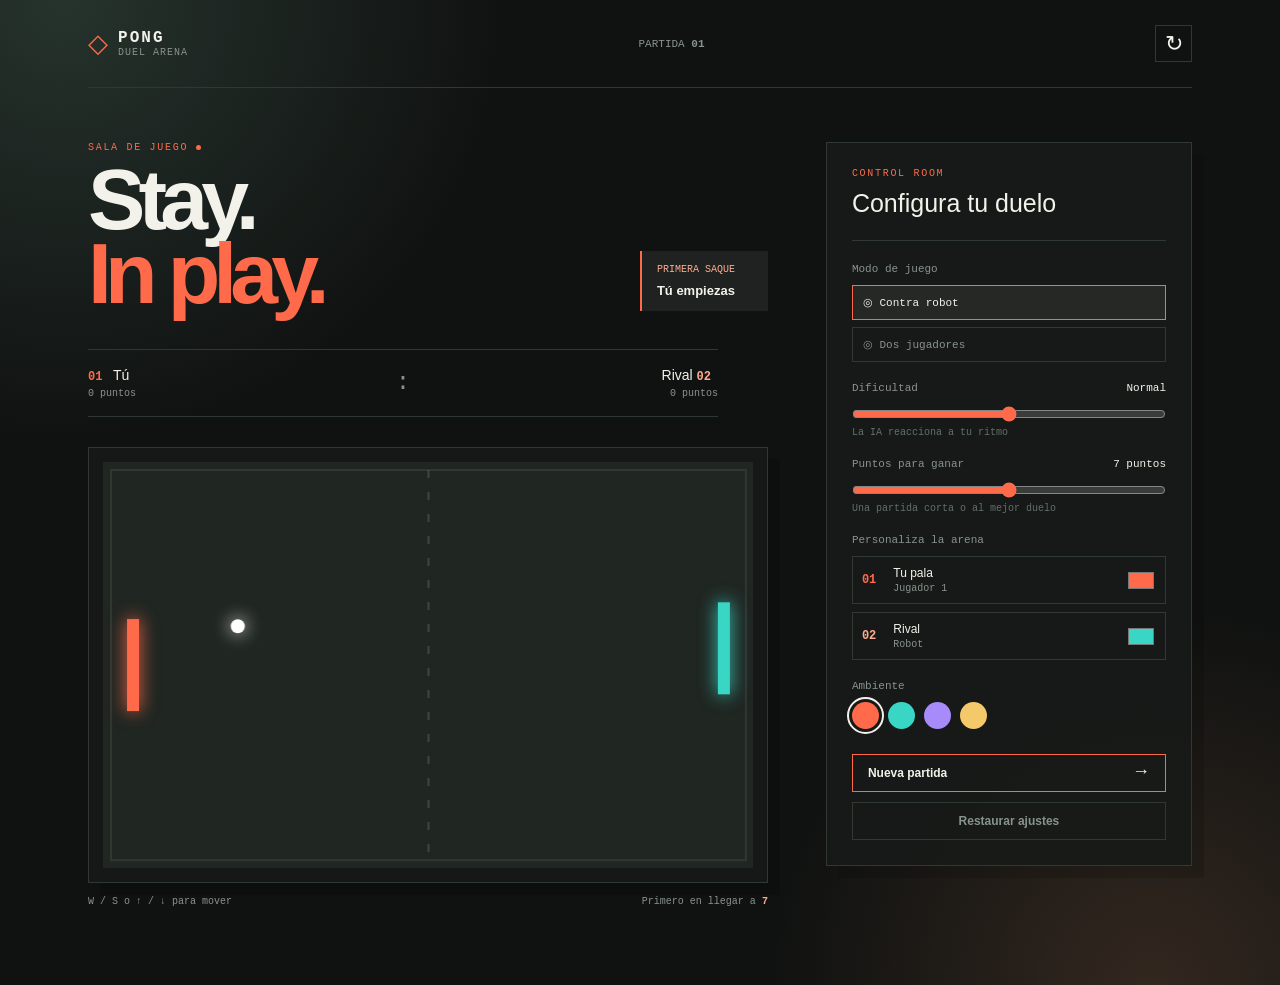
==== 4/index.html @ 71a8a05e "Add files via upload" ====
<!doctype html>
<html lang="es">
<head>
<meta charset="UTF-8">
<meta name="viewport" content="width=device-width, initial-scale=1">
<title>PONG | Sala de juego</title>
<link rel="stylesheet" href="style.css">
</head>
<body>
<main class="app">
<header class="topbar"><a class="brand" href="../index.html"><span class="brand-symbol">◇</span><span><b>PONG</b><small>DUEL ARENA</small></span></a><span class="round">PARTIDA <b id="round">01</b></span><button id="top-new" class="icon-button" type="button" aria-label="Nueva partida">↻</button></header>
<div class="layout">
<section class="game-area">
<div class="intro"><div><p class="eyebrow">SALA DE JUEGO <i></i></p><h1>Stay.<br><em>In play.</em></h1></div><div class="turn-box"><small id="status-label">PRIMERA SAQUE</small><b id="status-text">Tú empiezas</b></div></div>
<div class="score"><span><b class="player-mark">01</b> Tú <small id="score-player">0 puntos</small></span><b class="colon">:</b><span class="right">Rival <b class="rival-mark">02</b><small id="score-rival">0 puntos</small></span></div>
<div class="board-frame"><canvas id="board" tabindex="0" aria-label="Partida de Pong"></canvas><div id="result" class="result" hidden><small id="result-label">Partida terminada</small><strong id="result-text">Victoria</strong><button id="again" type="button">Jugar otra vez</button></div></div>
<footer class="board-info"><span>W / S o ↑ / ↓ para mover</span><span>Primero en llegar a <b id="target-label">7</b></span></footer>
<div class="touch-controls"><button data-key="up" aria-label="Mover arriba">↑</button><button data-key="down" aria-label="Mover abajo">↓</button></div>
</section>
<aside class="panel"><p class="eyebrow">CONTROL ROOM</p><h2>Configura tu duelo</h2><hr>
<label class="label">Modo de juego</label><div class="modes"><button class="mode active" data-mode="robot" type="button">◎ Contra robot</button><button class="mode" data-mode="player" type="button">◎ Dos jugadores</button></div>
<label class="label" for="difficulty">Dificultad <output id="difficulty-value">Normal</output><input id="difficulty" type="range" min="1" max="3" value="2"><small>La IA reacciona a tu ritmo</small></label>
<label class="label" for="target">Puntos para ganar <output id="target-value">7 puntos</output><input id="target" type="range" min="3" max="11" step="2" value="7"><small>Una partida corta o al mejor duelo</small></label>
<label class="label">Personaliza la arena</label><div class="piece-list"><label class="piece"><b class="player-mark">01</b><span>Tu pala<small>Jugador 1</small></span><input id="player-color" type="color" value="#ff6b4a" aria-label="Color de tu pala"></label><label class="piece"><b class="rival-mark">02</b><span>Rival<small id="rival-name">Robot</small></span><input id="rival-color" type="color" value="#39d6c5" aria-label="Color de la pala rival"></label></div>
<label class="label">Ambiente</label><div class="themes"><button class="theme active" data-theme="ember" type="button" aria-label="Tema coral"></button><button class="theme mint" data-theme="mint" type="button" aria-label="Tema menta"></button><button class="theme violet" data-theme="violet" type="button" aria-label="Tema violeta"></button><button class="theme sun" data-theme="sun" type="button" aria-label="Tema amarillo"></button></div>
<button id="new" class="primary" type="button">Nueva partida <span>→</span></button><button id="restore" class="restore" type="button">Restaurar ajustes</button>
</aside>
</div>
</main>
<script>
const canvas=document.getElementById('board'),ctx=canvas.getContext('2d'),get=id=>document.getElementById(id);
const state={mode:'robot',difficulty:2,target:7,round:1,over:false,paused:false,scores:{player:0,rival:0},playerColor:'#ff6b4a',rivalColor:'#39d6c5',keys:{up:false,down:false},last:0,ball:{x:0,y:0,vx:0,vy:0,r:7},player:{x:0,y:0,w:12,h:92},rival:{x:0,y:0,w:12,h:92}};
const themes={ember:['#ff6b4a','#ffad8e'],mint:['#39d6c5','#96f1e4'],violet:['#a78bfa','#d6cbff'],sun:['#f3c969','#ffe4a0']};
let width=0,height=0,raf=0;
function resize(){const rect=canvas.getBoundingClientRect(),ratio=window.devicePixelRatio||1;width=rect.width;height=rect.height;canvas.width=width*ratio;canvas.height=height*ratio;ctx.setTransform(ratio,0,0,ratio,0,0);state.player.x=24;state.rival.x=width-36;state.player.y=height/2-46;state.rival.y=height/2-46;draw()}
function resetBall(direction=Math.random()<.5?-1:1){state.ball={x:width/2,y:height/2,vx:direction*300,vy:(Math.random()-.5)*220,r:7}}
function reset(){state.scores.player=0;state.scores.rival=0;state.over=false;state.paused=false;get('result').hidden=true;resize();resetBall();updateLabels();state.last=performance.now();cancelAnimationFrame(raf);raf=requestAnimationFrame(loop)}
function updateLabels(){get('score-player').textContent=state.scores.player+' puntos';get('score-rival').textContent=state.scores.rival+' puntos';get('target-label').textContent=state.target;get('target-value').textContent=state.target+' puntos';get('difficulty-value').textContent=['Calma','Normal','Intensa'][state.difficulty-1];get('rival-name').textContent=state.mode==='robot'?'Robot':'Jugador 2';get('status-label').textContent=state.over?'PARTIDA TERMINADA':state.mode==='robot'?'PRIMERA SAQUE':'DOS JUGADORES';get('status-text').textContent=state.over?'Pulsa para volver a jugar':state.mode==='robot'?'Tú empiezas':'Jugador 1 empieza'}
function clampPaddles(){state.player.y=Math.max(12,Math.min(height-12-state.player.h,state.player.y));state.rival.y=Math.max(12,Math.min(height-12-state.rival.h,state.rival.y))}
function hitPaddle(paddle){return state.ball.x-state.ball.r<paddle.x+paddle.w&&state.ball.x+state.ball.r>paddle.x&&state.ball.y+state.ball.r>paddle.y&&state.ball.y-state.ball.r<paddle.y+paddle.h}
function score(side){state.scores[side]++;updateLabels();if(state.scores[side]>=state.target){finish(side);return}resetBall(side==='player'?-1:1)}
function finish(side){state.over=true;cancelAnimationFrame(raf);get('result-label').textContent=side==='player'?'Has dominado la sala':'El rival se lleva la ronda';get('result-text').textContent=side==='player'?'¡Victoria!':'Buen intento';get('result').hidden=false;updateLabels();draw()}
function update(dt){if(state.keys.up)state.player.y-=390*dt;if(state.keys.down)state.player.y+=390*dt;if(state.mode==='player'){if(keyState.rivalUp)state.rival.y-=390*dt;if(keyState.rivalDown)state.rival.y+=390*dt}else{const center=state.rival.y+state.rival.h/2,diff=state.ball.y-center;state.rival.y+=Math.sign(diff)*Math.min(Math.abs(diff),180*state.difficulty*dt)}clampPaddles();const ball=state.ball;ball.x+=ball.vx*dt;ball.y+=ball.vy*dt;if(ball.y-ball.r<8||ball.y+ball.r>height-8){ball.vy*=-1;ball.y=Math.max(8+ball.r,Math.min(height-8-ball.r,ball.y))}if(hitPaddle(state.player)&&ball.vx<0){ball.vx=Math.abs(ball.vx)*1.04;ball.vy+=(ball.y-(state.player.y+state.player.h/2))/state.player.h*170;ball.x=state.player.x+state.player.w+ball.r}if(hitPaddle(state.rival)&&ball.vx>0){ball.vx=-Math.abs(ball.vx)*1.04;ball.vy+=(ball.y-(state.rival.y+state.rival.h/2))/state.rival.h*170;ball.x=state.rival.x-ball.r}if(ball.x<0)score('rival');if(ball.x>width)score('player')}
function draw(){ctx.clearRect(0,0,width,height);const styles=getComputedStyle(document.documentElement);ctx.fillStyle=styles.getPropertyValue('--board').trim();ctx.fillRect(0,0,width,height);ctx.strokeStyle=styles.getPropertyValue('--board-line').trim();ctx.setLineDash([8,14]);ctx.lineWidth=2;ctx.beginPath();ctx.moveTo(width/2,8);ctx.lineTo(width/2,height-8);ctx.stroke();ctx.setLineDash([]);ctx.strokeStyle='rgba(255,255,255,.08)';ctx.strokeRect(8,8,width-16,height-16);ctx.fillStyle=state.playerColor;ctx.shadowColor=state.playerColor;ctx.shadowBlur=18;ctx.fillRect(state.player.x,state.player.y,state.player.w,state.player.h);ctx.fillStyle=state.rivalColor;ctx.shadowColor=state.rivalColor;ctx.fillRect(state.rival.x,state.rival.y,state.rival.w,state.rival.h);ctx.fillStyle='#fff';ctx.shadowColor='#fff';ctx.beginPath();ctx.arc(state.ball.x,state.ball.y,state.ball.r,0,Math.PI*2);ctx.fill();ctx.shadowBlur=0}
function loop(time){if(state.over)return;const dt=Math.min((time-state.last)/1000,.03);state.last=time;if(!state.paused)update(dt);draw();raf=requestAnimationFrame(loop)}
const keyState={rivalUp:false,rivalDown:false};
window.addEventListener('keydown',event=>{if(['ArrowUp','w','W'].includes(event.key)){if(event.key==='ArrowUp'&&state.mode==='player')keyState.rivalUp=true;else state.keys.up=true}if(['ArrowDown','s','S'].includes(event.key)){if(event.key==='ArrowDown'&&state.mode==='player')keyState.rivalDown=true;else state.keys.down=true}if(event.key===' '){state.paused=!state.paused;get('status-text').textContent=state.paused?'Partida pausada':'En juego'}});window.addEventListener('keyup',event=>{if(['ArrowUp'].includes(event.key))keyState.rivalUp=false;if(['ArrowDown'].includes(event.key))keyState.rivalDown=false;if(['w','W'].includes(event.key))state.keys.up=false;if(['s','S'].includes(event.key))state.keys.down=false});
document.querySelectorAll('.touch-controls button').forEach(button=>{button.addEventListener('pointerdown',()=>state.keys[button.dataset.key]=true);button.addEventListener('pointerup',()=>state.keys[button.dataset.key]=false);button.addEventListener('pointerleave',()=>state.keys[button.dataset.key]=false)});
get('new').onclick=get('top-new').onclick=get('again').onclick=()=>{state.round++;get('round').textContent=String(state.round).padStart(2,'0');reset()};get('difficulty').oninput=e=>{state.difficulty=Number(e.target.value);updateLabels()};get('target').oninput=e=>{state.target=Number(e.target.value);updateLabels()};get('player-color').oninput=e=>{state.playerColor=e.target.value;draw()};get('rival-color').oninput=e=>{state.rivalColor=e.target.value;draw()};document.querySelectorAll('.mode').forEach(button=>button.onclick=()=>{state.mode=button.dataset.mode;document.querySelectorAll('.mode').forEach(item=>item.classList.toggle('active',item===button));reset()});document.querySelectorAll('.theme').forEach(button=>button.onclick=()=>{const palette=themes[button.dataset.theme];document.documentElement.style.setProperty('--accent',palette[0]);document.documentElement.style.setProperty('--soft',palette[1]);document.querySelectorAll('.theme').forEach(item=>item.classList.toggle('active',item===button))});get('restore').onclick=()=>{state.mode='robot';state.difficulty=2;state.target=7;state.playerColor='#ff6b4a';state.rivalColor='#39d6c5';get('difficulty').value=2;get('target').value=7;get('player-color').value=state.playerColor;get('rival-color').value=state.rivalColor;document.querySelector('[data-mode="robot"]').click()};window.addEventListener('resize',resize);updateLabels();reset();
</script>
</body>
</html>
---- 4/style.css ----
:root{--bg:#101211;--panel:#171a18;--board:#202622;--board-line:#3c4740;--line:#303832;--text:#f3f2ea;--muted:#89938d;--accent:#ff6b4a;--soft:#ffad8e}*{box-sizing:border-box}body{min-height:100vh;margin:0;color:var(--text);background:radial-gradient(circle at 5% 0%,#26332d 0,transparent 28%),radial-gradient(circle at 90% 100%,#33271f 0,transparent 25%),var(--bg);font-family:'Trebuchet MS',sans-serif}.app{width:min(1180px,100%);margin:auto;padding:25px 38px}.topbar{display:flex;align-items:center;justify-content:space-between;padding-bottom:25px;border-bottom:1px solid var(--line);color:var(--muted);font:11px monospace}.brand{display:flex;align-items:center;gap:10px;color:var(--text);text-decoration:none}.brand-symbol{color:var(--accent);font-size:26px}.brand b,.brand small{display:block}.brand b{font-size:16px;letter-spacing:.13em}.brand small{color:var(--muted);font-size:10px;letter-spacing:.1em}.icon-button{width:37px;height:37px;border:1px solid var(--line);color:var(--text);background:transparent;font-size:22px;cursor:pointer}.icon-button:hover{border-color:var(--accent);color:var(--accent)}.layout{display:grid;grid-template-columns:minmax(0,1.3fr) minmax(300px,.7fr);gap:58px;padding:54px 0}.intro{display:flex;align-items:end;justify-content:space-between;gap:20px;margin-bottom:38px}.eyebrow{margin:0 0 10px;color:var(--accent);font:500 10px monospace;letter-spacing:.17em}.eyebrow i{display:inline-block;width:5px;height:5px;border-radius:50%;background:var(--accent)}h1{margin:0;font-size:clamp(52px,7vw,86px);line-height:.86;letter-spacing:-.08em}h1 em{color:var(--accent);font-style:normal}.turn-box{min-width:128px;padding:13px 15px;border-left:2px solid var(--accent);background:#fff1}.turn-box small,.turn-box b{display:block}.turn-box small{color:var(--soft);font:10px monospace}.turn-box b{margin-top:8px;font-size:13px}.score{display:flex;justify-content:space-between;align-items:center;max-width:630px;padding:17px 0;border-block:1px solid var(--line)}.score span{min-width:150px;font-size:14px}.score span.right{text-align:right}.score small{display:block;margin-top:4px;color:var(--muted);font:10px monospace}.player-mark,.rival-mark{margin-right:7px;color:var(--accent);font:700 12px monospace}.rival-mark{color:var(--soft)}.colon{color:var(--muted);font:24px monospace}.board-frame{position:relative;width:100%;max-width:680px;margin-top:30px;border:1px solid var(--line);padding:14px;background:rgba(23,26,24,.8);box-shadow:12px 12px 0 rgba(0,0,0,.18)}canvas{display:block;width:100%;height:auto;aspect-ratio:16/10;outline:none}.result{position:absolute;inset:14px;display:grid;place-content:center;justify-items:center;text-align:center;background:rgba(16,18,17,.86)}.result[hidden]{display:none}.result small{color:var(--soft);font:10px monospace;letter-spacing:.12em}.result strong{margin:10px 0 18px;font-size:42px;letter-spacing:-.06em}.result button,.primary,.restore{border:1px solid var(--accent);padding:11px 15px;color:var(--text);background:transparent;font:700 12px 'Trebuchet MS',sans-serif;cursor:pointer}.result button:hover,.primary:hover{background:var(--accent);color:#171a18}.board-info{display:flex;justify-content:space-between;max-width:680px;padding-top:13px;color:var(--muted);font:10px monospace}.board-info b{color:var(--soft)}.touch-controls{display:none;gap:10px;margin-top:14px}.touch-controls button{flex:1;padding:12px;border:1px solid var(--line);color:var(--text);background:var(--panel);font-size:20px}.panel{align-self:start;padding:25px;background:rgba(23,26,24,.9);border:1px solid var(--line);box-shadow:12px 12px 0 rgba(0,0,0,.15)}h2{margin:0;font-size:25px;font-weight:500}hr{margin:22px 0;border:0;border-top:1px solid var(--line)}.label{display:block;margin-top:20px;color:var(--muted);font:11px monospace}.label output{float:right;color:var(--text)}.label input[type=range]{display:block;width:100%;margin:12px 0 5px;accent-color:var(--accent)}.label small{display:block;font-size:10px;color:#64706a}.modes{display:grid;gap:7px;margin-top:10px}.mode{padding:10px;border:1px solid var(--line);color:var(--muted);background:transparent;text-align:left;font:11px monospace;cursor:pointer}.mode.active,.mode:hover{border-color:var(--accent);color:var(--text);background:#fff1}.piece-list{display:grid;gap:8px;margin-top:10px}.piece{display:flex;align-items:center;gap:10px;padding:9px;border:1px solid var(--line);cursor:pointer}.piece>span{flex:1;color:var(--text);font:12px 'Trebuchet MS',sans-serif}.piece small{display:block;margin-top:3px;color:var(--muted);font:10px monospace}.piece input{width:30px;height:25px;border:0;padding:0;background:transparent}.themes{display:flex;gap:9px;margin-top:10px}.theme{width:27px;height:27px;border:2px solid transparent;border-radius:50%;background:var(--accent);cursor:pointer}.theme.mint{background:#39d6c5}.theme.violet{background:#a78bfa}.theme.sun{background:#f3c969}.theme.active{outline:2px solid var(--text);outline-offset:3px}.primary{display:flex;justify-content:space-between;width:100%;margin-top:25px}.primary span{font-size:18px;line-height:10px}.restore{width:100%;margin-top:10px;border-color:var(--line);color:var(--muted)}@media(max-width:900px){.app{padding:22px 18px}.layout{grid-template-columns:1fr;gap:28px;padding:35px 0}.panel{max-width:680px}.board-frame{margin-top:23px}}@media(max-width:600px){.intro{align-items:start}.turn-box{min-width:110px}.board-info{display:block;line-height:1.7}.board-info span{display:block}.touch-controls{display:flex}.topbar{padding-bottom:18px}.app{padding-top:18px}}@media(prefers-reduced-motion:reduce){*{scroll-behavior:auto}}
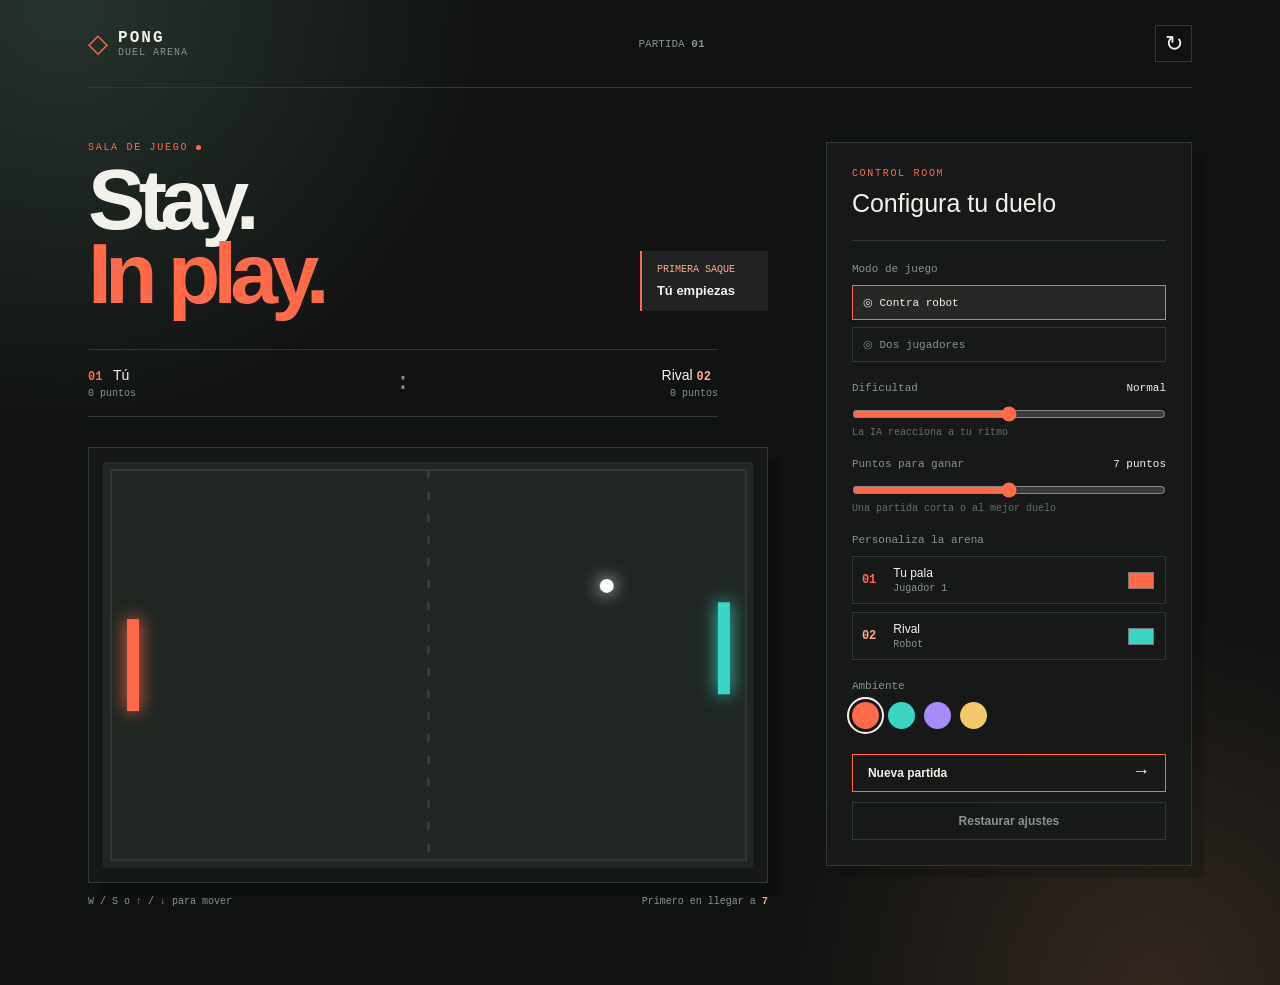
==== commit 7465ecc3: "Add files via upload" ====
--- a/4/index.html
+++ b/4/index.html
@@ -33,14 +33,14 @@
 const themes={ember:['#ff6b4a','#ffad8e'],mint:['#39d6c5','#96f1e4'],violet:['#a78bfa','#d6cbff'],sun:['#f3c969','#ffe4a0']};
 let width=0,height=0,raf=0;
 function resize(){const rect=canvas.getBoundingClientRect(),ratio=window.devicePixelRatio||1;width=rect.width;height=rect.height;canvas.width=width*ratio;canvas.height=height*ratio;ctx.setTransform(ratio,0,0,ratio,0,0);state.player.x=24;state.rival.x=width-36;state.player.y=height/2-46;state.rival.y=height/2-46;draw()}
-function resetBall(direction=Math.random()<.5?-1:1){state.ball={x:width/2,y:height/2,vx:direction*300,vy:(Math.random()-.5)*220,r:7}}
+function resetBall(direction=Math.random()<.5?-1:1){const errorRange=[82,42,12][state.difficulty-1];state.aiError=(Math.random()*2-1)*errorRange;state.ball={x:width/2,y:height/2,vx:direction*300,vy:(Math.random()-.5)*220,r:7}}
 function reset(){state.scores.player=0;state.scores.rival=0;state.over=false;state.paused=false;get('result').hidden=true;resize();resetBall();updateLabels();state.last=performance.now();cancelAnimationFrame(raf);raf=requestAnimationFrame(loop)}
 function updateLabels(){get('score-player').textContent=state.scores.player+' puntos';get('score-rival').textContent=state.scores.rival+' puntos';get('target-label').textContent=state.target;get('target-value').textContent=state.target+' puntos';get('difficulty-value').textContent=['Calma','Normal','Intensa'][state.difficulty-1];get('rival-name').textContent=state.mode==='robot'?'Robot':'Jugador 2';get('status-label').textContent=state.over?'PARTIDA TERMINADA':state.mode==='robot'?'PRIMERA SAQUE':'DOS JUGADORES';get('status-text').textContent=state.over?'Pulsa para volver a jugar':state.mode==='robot'?'Tú empiezas':'Jugador 1 empieza'}
 function clampPaddles(){state.player.y=Math.max(12,Math.min(height-12-state.player.h,state.player.y));state.rival.y=Math.max(12,Math.min(height-12-state.rival.h,state.rival.y))}
 function hitPaddle(paddle){return state.ball.x-state.ball.r<paddle.x+paddle.w&&state.ball.x+state.ball.r>paddle.x&&state.ball.y+state.ball.r>paddle.y&&state.ball.y-state.ball.r<paddle.y+paddle.h}
 function score(side){state.scores[side]++;updateLabels();if(state.scores[side]>=state.target){finish(side);return}resetBall(side==='player'?-1:1)}
 function finish(side){state.over=true;cancelAnimationFrame(raf);get('result-label').textContent=side==='player'?'Has dominado la sala':'El rival se lleva la ronda';get('result-text').textContent=side==='player'?'¡Victoria!':'Buen intento';get('result').hidden=false;updateLabels();draw()}
-function update(dt){if(state.keys.up)state.player.y-=390*dt;if(state.keys.down)state.player.y+=390*dt;if(state.mode==='player'){if(keyState.rivalUp)state.rival.y-=390*dt;if(keyState.rivalDown)state.rival.y+=390*dt}else{const center=state.rival.y+state.rival.h/2,diff=state.ball.y-center;state.rival.y+=Math.sign(diff)*Math.min(Math.abs(diff),180*state.difficulty*dt)}clampPaddles();const ball=state.ball;ball.x+=ball.vx*dt;ball.y+=ball.vy*dt;if(ball.y-ball.r<8||ball.y+ball.r>height-8){ball.vy*=-1;ball.y=Math.max(8+ball.r,Math.min(height-8-ball.r,ball.y))}if(hitPaddle(state.player)&&ball.vx<0){ball.vx=Math.abs(ball.vx)*1.04;ball.vy+=(ball.y-(state.player.y+state.player.h/2))/state.player.h*170;ball.x=state.player.x+state.player.w+ball.r}if(hitPaddle(state.rival)&&ball.vx>0){ball.vx=-Math.abs(ball.vx)*1.04;ball.vy+=(ball.y-(state.rival.y+state.rival.h/2))/state.rival.h*170;ball.x=state.rival.x-ball.r}if(ball.x<0)score('rival');if(ball.x>width)score('player')}
+function update(dt){if(state.keys.up)state.player.y-=390*dt;if(state.keys.down)state.player.y+=390*dt;if(state.mode==='player'){if(keyState.rivalUp)state.rival.y-=390*dt;if(keyState.rivalDown)state.rival.y+=390*dt}else{const center=state.rival.y+state.rival.h/2,diff=state.ball.y+state.aiError-center;state.rival.y+=Math.sign(diff)*Math.min(Math.abs(diff),180*state.difficulty*dt)}clampPaddles();const ball=state.ball;ball.x+=ball.vx*dt;ball.y+=ball.vy*dt;if(ball.y-ball.r<8||ball.y+ball.r>height-8){ball.vy*=-1;ball.y=Math.max(8+ball.r,Math.min(height-8-ball.r,ball.y))}if(hitPaddle(state.player)&&ball.vx<0){ball.vx=Math.abs(ball.vx)*1.04;ball.vy+=(ball.y-(state.player.y+state.player.h/2))/state.player.h*170;ball.x=state.player.x+state.player.w+ball.r}if(hitPaddle(state.rival)&&ball.vx>0){ball.vx=-Math.abs(ball.vx)*1.04;ball.vy+=(ball.y-(state.rival.y+state.rival.h/2))/state.rival.h*170;ball.x=state.rival.x-ball.r}if(ball.x<0)score('rival');if(ball.x>width)score('player')}
 function draw(){ctx.clearRect(0,0,width,height);const styles=getComputedStyle(document.documentElement);ctx.fillStyle=styles.getPropertyValue('--board').trim();ctx.fillRect(0,0,width,height);ctx.strokeStyle=styles.getPropertyValue('--board-line').trim();ctx.setLineDash([8,14]);ctx.lineWidth=2;ctx.beginPath();ctx.moveTo(width/2,8);ctx.lineTo(width/2,height-8);ctx.stroke();ctx.setLineDash([]);ctx.strokeStyle='rgba(255,255,255,.08)';ctx.strokeRect(8,8,width-16,height-16);ctx.fillStyle=state.playerColor;ctx.shadowColor=state.playerColor;ctx.shadowBlur=18;ctx.fillRect(state.player.x,state.player.y,state.player.w,state.player.h);ctx.fillStyle=state.rivalColor;ctx.shadowColor=state.rivalColor;ctx.fillRect(state.rival.x,state.rival.y,state.rival.w,state.rival.h);ctx.fillStyle='#fff';ctx.shadowColor='#fff';ctx.beginPath();ctx.arc(state.ball.x,state.ball.y,state.ball.r,0,Math.PI*2);ctx.fill();ctx.shadowBlur=0}
 function loop(time){if(state.over)return;const dt=Math.min((time-state.last)/1000,.03);state.last=time;if(!state.paused)update(dt);draw();raf=requestAnimationFrame(loop)}
 const keyState={rivalUp:false,rivalDown:false};
